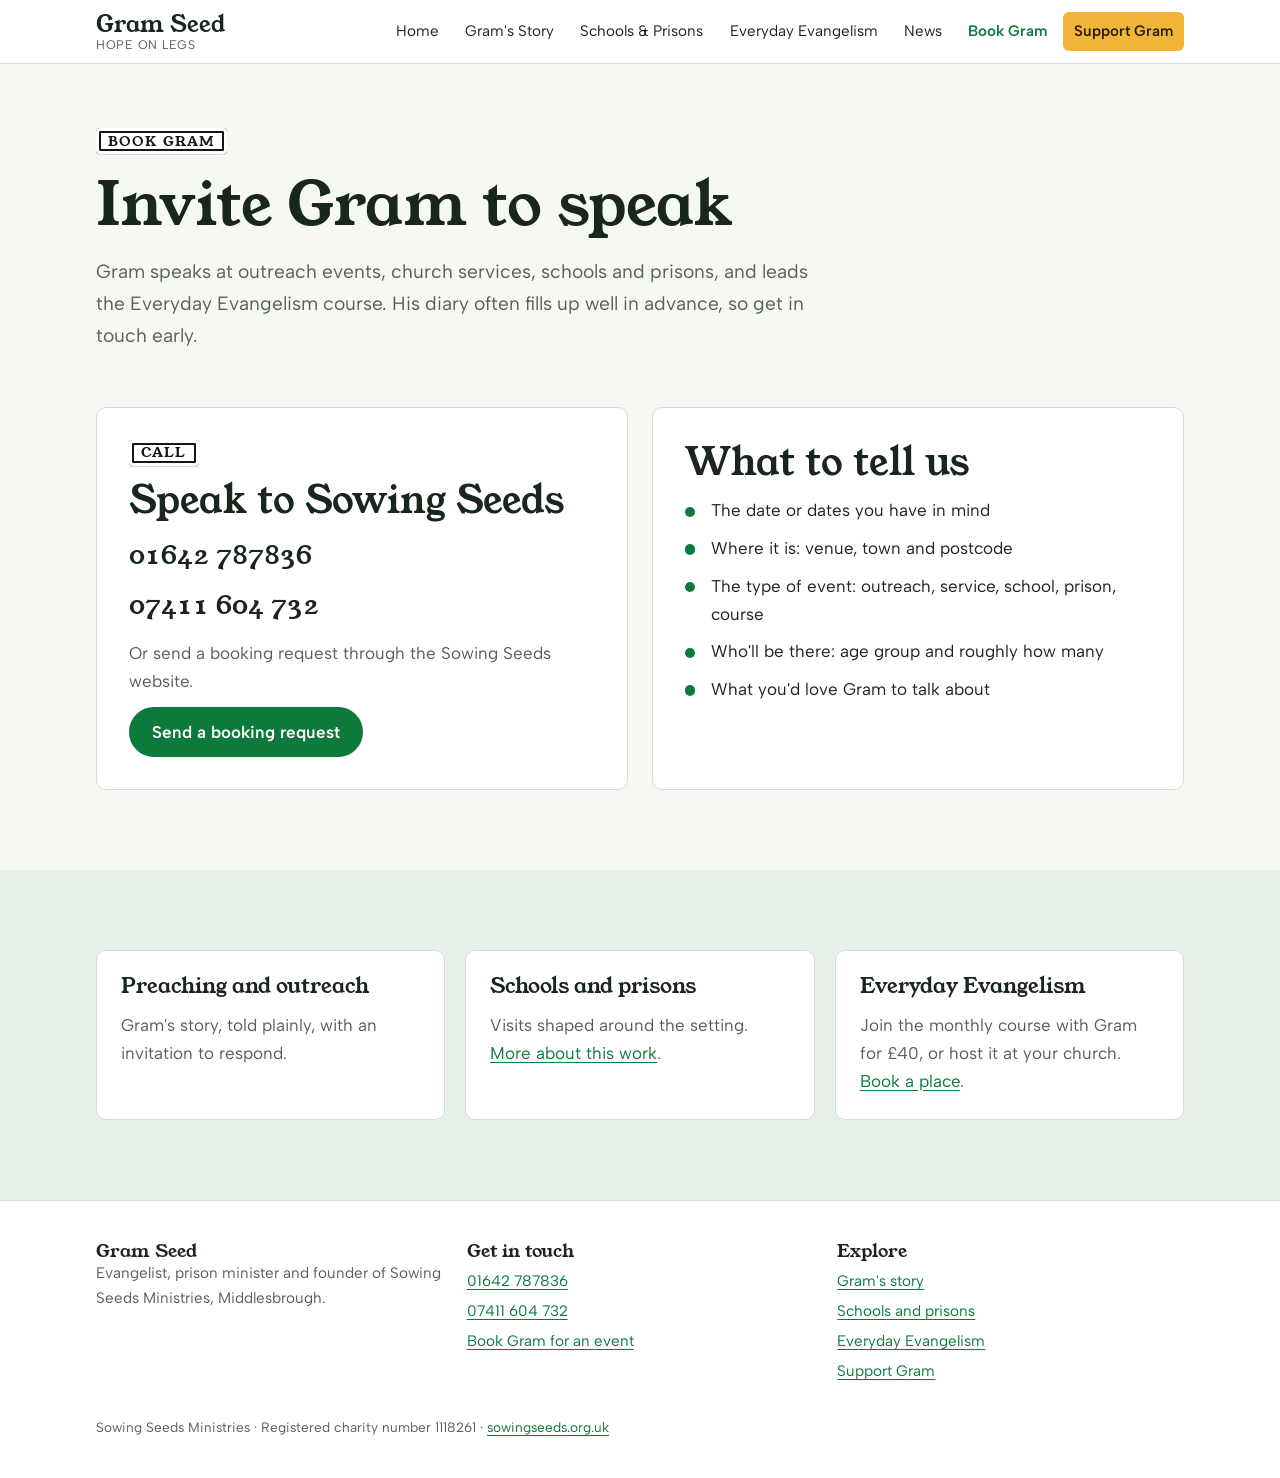
==== book.html @ 20d6b8d0 "Add files via upload" ====
<!doctype html>
<html lang="en-GB">
<head>
<meta charset="utf-8">
<meta name="viewport" content="width=device-width, initial-scale=1, viewport-fit=cover">
<title>Book Gram · Gram Seed</title>
<link rel="preconnect" href="https://fonts.googleapis.com"><link rel="preconnect" href="https://fonts.gstatic.com" crossorigin><link rel="stylesheet" href="https://fonts.googleapis.com/css2?family=Albert+Sans:wght@400;600;700&family=Young+Serif&display=swap">
<link rel="stylesheet" href="styles.css">
</head>
<body>
<header class="site-header">
  <div class="wrap header-row" style="position:relative">
    <a class="brand" href="index.html"><strong>Gram Seed</strong><span>Hope on legs</span></a>
    <nav class="nav-desktop" aria-label="Main"><ul><li><a href="index.html">Home</a></li><li><a href="story.html">Gram's Story</a></li><li><a href="ministry.html">Schools &amp; Prisons</a></li><li><a href="course.html">Everyday Evangelism</a></li><li><a href="news.html">News</a></li><li><a href="book.html" aria-current="page">Book Gram</a></li><li><a class="nav-give" href="donate.html">Support Gram</a></li></ul></nav>
    <details class="nav-mobile"><summary>Menu</summary><nav aria-label="Main (mobile)"><ul><li><a href="index.html">Home</a></li><li><a href="story.html">Gram's Story</a></li><li><a href="ministry.html">Schools &amp; Prisons</a></li><li><a href="course.html">Everyday Evangelism</a></li><li><a href="news.html">News</a></li><li><a href="book.html" aria-current="page">Book Gram</a></li><li><a class="nav-give" href="donate.html">Support Gram</a></li></ul></nav></details>
  </div>
</header>
<main>

<div class="wrap page-hero">
  <span class="sign">Book Gram</span>
  <h1>Invite Gram to speak</h1>
  <p class="lead">Gram speaks at outreach events, church services, schools and prisons, and leads the Everyday Evangelism course. His diary often fills up well in advance, so get in touch early.</p>
</div>

<section class="section" style="padding-top:1rem">
  <div class="wrap grid-2">
    <div class="card" style="padding:2rem">
      <span class="sign">Call</span>
      <h2>Speak to Sowing Seeds</h2>
      <div class="stack" style="gap:.5rem">
        <a class="phone" href="tel:01642787836">01642 787836</a>
        <a class="phone" href="tel:07411604732">07411 604 732</a>
      </div>
      <p class="muted">Or send a booking request through the Sowing Seeds website.</p>
      <div><a class="btn" href="https://sowingseeds.org.uk/book-gram">Send a booking request</a></div>
    </div>
    <div class="card" style="padding:2rem">
      <h2>What to tell us</h2>
      <ul class="ticks">
        <li>The date or dates you have in mind</li>
        <li>Where it is: venue, town and postcode</li>
        <li>The type of event: outreach, service, school, prison, course</li>
        <li>Who'll be there: age group and roughly how many</li>
        <li>What you'd love Gram to talk about</li>
      </ul>
    </div>
  </div>
</section>

<section class="section band">
  <div class="wrap grid-3">
    <article class="card"><h3>Preaching and outreach</h3><p class="muted">Gram's story, told plainly, with an invitation to respond.</p></article>
    <article class="card"><h3>Schools and prisons</h3><p class="muted">Visits shaped around the setting. <a href="ministry.html">More about this work</a>.</p></article>
    <article class="card"><h3>Everyday Evangelism</h3><p class="muted">Join the monthly course with Gram for £40, or host it at your church. <a href="course.html#book">Book a place</a>.</p></article>
  </div>
</section>

</main>
<footer class="site-footer">
  <div class="wrap">
    <div class="footer-grid">
      <div>
        <h3>Gram Seed</h3>
        <p class="muted">Evangelist, prison minister and founder of Sowing Seeds Ministries, Middlesbrough.</p>
      </div>
      <div>
        <h3>Get in touch</h3>
        <ul>
          <li><a href="tel:01642787836">01642 787836</a></li>
          <li><a href="tel:07411604732">07411 604 732</a></li>
          <li><a href="book.html">Book Gram for an event</a></li>
        </ul>
      </div>
      <div>
        <h3>Explore</h3>
        <ul>
          <li><a href="story.html">Gram's story</a></li>
          <li><a href="ministry.html">Schools and prisons</a></li>
          <li><a href="course.html">Everyday Evangelism</a></li>
          <li><a href="donate.html">Support Gram</a></li>
        </ul>
      </div>
    </div>
    <p class="fineprint">Sowing Seeds Ministries · Registered charity number 1118261 · <a href="https://sowingseeds.org.uk/">sowingseeds.org.uk</a></p>
  </div>
</footer>
</body>
</html>
---- styles.css ----
/* Layout: one calm column (72rem max) with full-bleed tinted bands between sections; street-sign labels echo the Hope Street photo. */
:root {
  --bg: #f6f8f3;
  --surface: #ffffff;
  --band: #e6f0e7;
  --ink: #18261d;
  --muted: #536257;
  --line: #d3ddd4;
  --green: #0b7a3b;
  --green-ink: #ffffff;
  --sun: #f2b53a;
  --sun-ink: #2a1f05;
  --sign-bg: #ffffff;
  --sign-ink: #151515;
  --display: "Young Serif", Georgia, "Times New Roman", serif;
  --body: "Albert Sans", "Segoe UI", system-ui, -apple-system, sans-serif;
  --radius: 10px;
  color-scheme: light;
}
@media (prefers-color-scheme: dark) {
  :root:not([data-theme="light"]) {
    --bg: #0f1712; --surface: #17221b; --band: #1b2b21; --ink: #ecf2ed; --muted: #a6b6ab;
    --line: #2c3d32; --green: #5fcb88; --green-ink: #0b1a10; --sun: #f5c25b; --sun-ink: #231903;
    --sign-bg: #f4f4f0; --sign-ink: #151515; color-scheme: dark;
  }
}
:root[data-theme="dark"] {
  --bg: #0f1712; --surface: #17221b; --band: #1b2b21; --ink: #ecf2ed; --muted: #a6b6ab;
  --line: #2c3d32; --green: #5fcb88; --green-ink: #0b1a10; --sun: #f5c25b; --sun-ink: #231903;
  --sign-bg: #f4f4f0; --sign-ink: #151515; color-scheme: dark;
}

*, *::before, *::after { box-sizing: border-box; }
html { -webkit-text-size-adjust: 100%; }
body {
  margin: 0; background: var(--bg); color: var(--ink);
  font-family: var(--body); font-size: 1.0625rem; line-height: 1.65;
}
img { max-width: 100%; height: auto; display: block; }
[hidden] { display: none !important; }
a { color: var(--green); text-underline-offset: 3px; }
a:focus-visible, button:focus-visible, summary:focus-visible { outline: 3px solid var(--sun); outline-offset: 3px; border-radius: 4px; }

h1, h2, h3 { font-family: var(--display); font-weight: 400; line-height: 1.15; text-wrap: balance; margin: 0; }
h1 { font-size: clamp(2.3rem, 6vw, 3.8rem); }
h2 { font-size: clamp(1.7rem, 3.6vw, 2.4rem); }
h3 { font-size: 1.3rem; }
p { margin: 0; }
.prose { max-width: 65ch; display: grid; gap: 1rem; }
.lead { font-size: 1.2rem; color: var(--muted); max-width: 60ch; }
.muted { color: var(--muted); }

.wrap { max-width: 72rem; margin-inline: auto; padding-inline: clamp(16px, 4vw, 32px); }
.section { padding-block: clamp(3rem, 7vw, 5rem); }
.band { background: var(--band); }
.stack { display: grid; gap: 1.25rem; }

/* Street sign label */
.sign {
  display: inline-block; justify-self: start; background: var(--sign-bg); color: var(--sign-ink);
  font-family: var(--display); text-transform: uppercase; letter-spacing: .08em; font-size: .85rem;
  padding: .3em .9em; border-radius: 4px; line-height: 1.3;
  box-shadow: inset 0 0 0 3px var(--sign-bg), inset 0 0 0 5px var(--sign-ink), 0 1px 0 var(--line);
}

/* Header */
.site-header {
  position: sticky; top: env(safe-area-inset-top, 0px); z-index: 10;
  background: var(--surface); border-bottom: 1px solid var(--line);
}
.header-row { display: flex; align-items: center; justify-content: space-between; gap: 1rem; padding-block: .75rem; }
.brand { text-decoration: none; color: var(--ink); display: grid; line-height: 1.1; }
.brand strong { font-family: var(--display); font-weight: 400; font-size: 1.45rem; }
.brand span { font-size: .78rem; color: var(--muted); letter-spacing: .06em; text-transform: uppercase; }
.nav-desktop ul { display: flex; gap: .25rem; list-style: none; margin: 0; padding: 0; flex-wrap: wrap; align-items: center; }
.nav-desktop a, .nav-mobile a {
  display: block; text-decoration: none; color: var(--ink); padding: .45rem .7rem; border-radius: 6px; font-size: .95rem;
}
.nav-desktop a:hover, .nav-mobile a:hover { background: var(--band); }
.nav-desktop a[aria-current="page"], .nav-mobile a[aria-current="page"] { color: var(--green); font-weight: 600; }
.nav-desktop a.nav-give, .nav-mobile a.nav-give { background: var(--sun); color: var(--sun-ink); font-weight: 600; }
.nav-mobile { display: none; }
.nav-mobile summary { list-style: none; cursor: pointer; padding: .45rem .9rem; border: 1px solid var(--line); border-radius: 6px; font-weight: 600; }
.nav-mobile summary::-webkit-details-marker { display: none; }
.nav-mobile ul { list-style: none; margin: 0; padding: .5rem; position: absolute; right: 16px; top: 100%; background: var(--surface); border: 1px solid var(--line); border-radius: var(--radius); min-width: 14rem; box-shadow: 0 10px 30px rgb(0 0 0 / .12); }
@media (max-width: 900px) {
  .nav-desktop { display: none; }
  .nav-mobile { display: block; }
}

/* Buttons */
.actions { display: flex; flex-wrap: wrap; gap: .75rem; }
.btn {
  display: inline-block; text-decoration: none; font-weight: 600; padding: .8rem 1.3rem; border-radius: 999px;
  background: var(--green); color: var(--green-ink); border: 2px solid var(--green); line-height: 1.2;
}
.btn:hover { filter: brightness(1.08); }
.btn.ghost { background: transparent; color: var(--green); }
.btn.sun { background: var(--sun); border-color: var(--sun); color: var(--sun-ink); }

/* Hero */
.hero { display: grid; grid-template-columns: 1.2fr .8fr; gap: clamp(2rem, 5vw, 4rem); align-items: center; padding-block: clamp(2.5rem, 6vw, 4.5rem); }
.hero > * { min-width: 0; }
.hero figure { margin: 0; display: grid; gap: .5rem; }
.hero img { border-radius: var(--radius); width: 100%; aspect-ratio: 1; object-fit: cover; }
.hero figcaption { font-size: .9rem; color: var(--muted); }
.page-hero { padding-block: clamp(2.5rem, 6vw, 4rem) clamp(1.5rem, 4vw, 2.5rem); display: grid; gap: 1rem; }
@media (max-width: 760px) { .hero { grid-template-columns: 1fr; } .hero figure { max-width: 26rem; } }

/* Cards */
.grid-3 { display: grid; grid-template-columns: repeat(auto-fit, minmax(16rem, 1fr)); gap: 1.25rem; }
.grid-2 { display: grid; grid-template-columns: repeat(auto-fit, minmax(20rem, 1fr)); gap: 1.5rem; }
.grid-2 > *, .grid-3 > * { min-width: 0; }
.card {
  background: var(--surface); border: 1px solid var(--line); border-radius: var(--radius);
  padding: 1.5rem; display: grid; gap: .75rem; align-content: start;
}
.card a.more { font-weight: 600; text-decoration: none; }
.card a.more::after { content: " →"; }

/* Quotes */
.pull { font-family: var(--display); font-size: clamp(1.5rem, 3.4vw, 2.2rem); line-height: 1.3; max-width: 30ch; text-wrap: balance; margin: 0; }
.pull-cite { color: var(--muted); font-size: .95rem; }
blockquote.testimony { margin: 0; display: grid; gap: 1rem; max-width: 60ch; }
blockquote.testimony p { font-size: 1.15rem; }
.testimony-lines p { font-family: var(--display); font-size: clamp(1.3rem, 2.6vw, 1.7rem); line-height: 1.35; }

/* Timeline */
.timeline { list-style: none; margin: 0; padding: 0; display: grid; gap: 0; max-width: 52rem; }
.timeline li { display: grid; grid-template-columns: 8.5rem 1fr; gap: 1.5rem; padding-block: 1.4rem; border-top: 1px solid var(--line); }
.timeline li > * { min-width: 0; }
.timeline .when { font-family: var(--display); color: var(--green); font-size: 1.15rem; font-variant-numeric: tabular-nums; }
.timeline h3 { margin-bottom: .35rem; }
.timeline li.turn { background: var(--band); border-radius: var(--radius); border-top-color: transparent; padding-inline: 1rem; margin-inline: -1rem; }
@media (max-width: 600px) { .timeline li { grid-template-columns: 1fr; gap: .25rem; } }

/* Sessions */
.sessions { list-style: none; margin: 0; padding: 0; display: grid; gap: 1.25rem; counter-reset: s; }
.session { display: grid; grid-template-columns: 4rem 1fr; gap: 1.25rem; background: var(--surface); border: 1px solid var(--line); border-radius: var(--radius); padding: 1.5rem; }
.session > * { min-width: 0; }
.session .num { font-family: var(--display); font-size: 2.6rem; color: var(--green); line-height: 1; }
.session .ref { font-size: .85rem; letter-spacing: .06em; text-transform: uppercase; color: var(--muted); }
.session ul { margin: .5rem 0 0; padding-left: 1.2rem; display: grid; gap: .25rem; }
.session .practice { margin-top: .75rem; padding: .75rem 1rem; background: var(--band); border-radius: 8px; font-size: .97rem; }
@media (max-width: 560px) { .session { grid-template-columns: 1fr; gap: .5rem; } }

.tools { list-style: none; margin: 0; padding: 0; display: grid; grid-template-columns: repeat(auto-fit, minmax(13rem, 1fr)); gap: 1rem; }
.tools li { background: var(--surface); border: 1px solid var(--line); border-radius: var(--radius); padding: 1.1rem 1.25rem; display: grid; gap: .35rem; align-content: start; }
.tools strong { font-family: var(--display); font-weight: 400; font-size: 1.15rem; }

/* Lists */
.ticks { list-style: none; padding: 0; margin: 0; display: grid; gap: .6rem; }
.ticks li { padding-left: 1.6rem; position: relative; }
.ticks li::before { content: ""; position: absolute; left: 0; top: .6em; width: .65rem; height: .65rem; border-radius: 50%; background: var(--green); }

/* Contact + placeholders */
.phone { font-family: var(--display); font-size: 1.6rem; font-variant-numeric: tabular-nums; user-select: all; color: var(--ink); text-decoration: none; }
.details { display: grid; grid-template-columns: max-content 1fr; gap: .4rem 1.25rem; margin: 0; }
.details dt { color: var(--muted); }
.details dd { margin: 0; font-variant-numeric: tabular-nums; }
.todo { background: var(--sun); color: var(--sun-ink); padding: .05rem .45rem; border-radius: 4px; font-size: .9rem; font-weight: 600; }
.note { font-size: .92rem; color: var(--muted); }

/* CTA band */
.cta { display: grid; grid-template-columns: 1fr auto; gap: 1.5rem; align-items: center; }
.cta > * { min-width: 0; }
@media (max-width: 700px) { .cta { grid-template-columns: 1fr; } }

/* Article */
.article { max-width: 65ch; display: grid; gap: 1.1rem; }
.article h2 { font-size: 1.6rem; margin-top: 1rem; }
.credit { border-left: 3px solid var(--green); padding: .25rem 0 .25rem 1rem; color: var(--muted); font-size: .97rem; }

/* Footer */
.site-footer { background: var(--surface); border-top: 1px solid var(--line); padding-block: 2.5rem; font-size: .95rem; }
.footer-grid { display: grid; grid-template-columns: repeat(auto-fit, minmax(14rem, 1fr)); gap: 1.5rem; }
.footer-grid ul { list-style: none; padding: 0; margin: .5rem 0 0; display: grid; gap: .3rem; }
.footer-grid h3 { font-size: 1.1rem; }
.fineprint { margin-top: 2rem; color: var(--muted); font-size: .85rem; }

@media (prefers-reduced-motion: no-preference) {
  .hero > * { animation: rise .6s ease-out both; }
  .hero figure { animation-delay: .12s; }
  @keyframes rise { from { transform: translateY(10px); } to { transform: none; } }
}

/* Course booking */
.btn.big { font-size: 1.1rem; padding: 1rem 1.7rem; box-shadow: 0 6px 18px rgb(0 0 0 / .12); }
.price-row { display: flex; flex-wrap: wrap; align-items: center; gap: .75rem 1.25rem; }
.price { font-family: var(--display); font-size: 3rem; line-height: 1; color: var(--ink); font-variant-numeric: tabular-nums; }
.price span { font-family: var(--body); font-size: 1rem; color: var(--muted); }
.steps { margin: 0; padding-left: 1.3rem; display: grid; gap: .5rem; max-width: 60ch; }

/* Top banner */
.top-banner {
  display: flex; flex-wrap: wrap; justify-content: center; align-items: center; gap: .25rem 1rem;
  background: var(--green); color: var(--green-ink); text-decoration: none; text-align: center;
  padding: .7rem 16px; font-weight: 600; font-size: 1rem;
}
.top-banner .tb-cta { background: var(--sun); color: var(--sun-ink); padding: .2rem .75rem; border-radius: 999px; font-size: .92rem; }
.top-banner:hover .tb-cta { filter: brightness(1.06); }

/* Video card */
.video-card { position: relative; display: block; border-radius: var(--radius); overflow: hidden; aspect-ratio: 16 / 9; max-width: 100%; background: var(--ink); text-decoration: none; }
.video-card img { width: 100%; height: 100%; object-fit: cover; opacity: .9; transition: opacity .2s; }
.video-card:hover img { opacity: 1; }
.video-play { position: absolute; left: 50%; top: 50%; width: 4.5rem; height: 4.5rem; margin: -2.25rem 0 0 -2.25rem; border-radius: 50%; background: var(--sun); box-shadow: 0 8px 24px rgb(0 0 0 / .35); }
.video-play::after { content: ""; position: absolute; left: 55%; top: 50%; transform: translate(-50%, -50%); border-style: solid; border-width: .8rem 0 .8rem 1.3rem; border-color: transparent transparent transparent var(--sun-ink); }
.video-label { position: absolute; left: 0; right: 0; bottom: 0; padding: .7rem 1rem; color: #fff; background: linear-gradient(transparent, rgb(0 0 0 / .7)); font-weight: 600; font-size: .95rem; }

/* YouTube embed (download version) */
.video-embed { position: relative; aspect-ratio: 16 / 9; max-width: 100%; border-radius: var(--radius); overflow: hidden; background: var(--ink); }
.video-embed iframe { position: absolute; inset: 0; width: 100%; height: 100%; border: 0; }
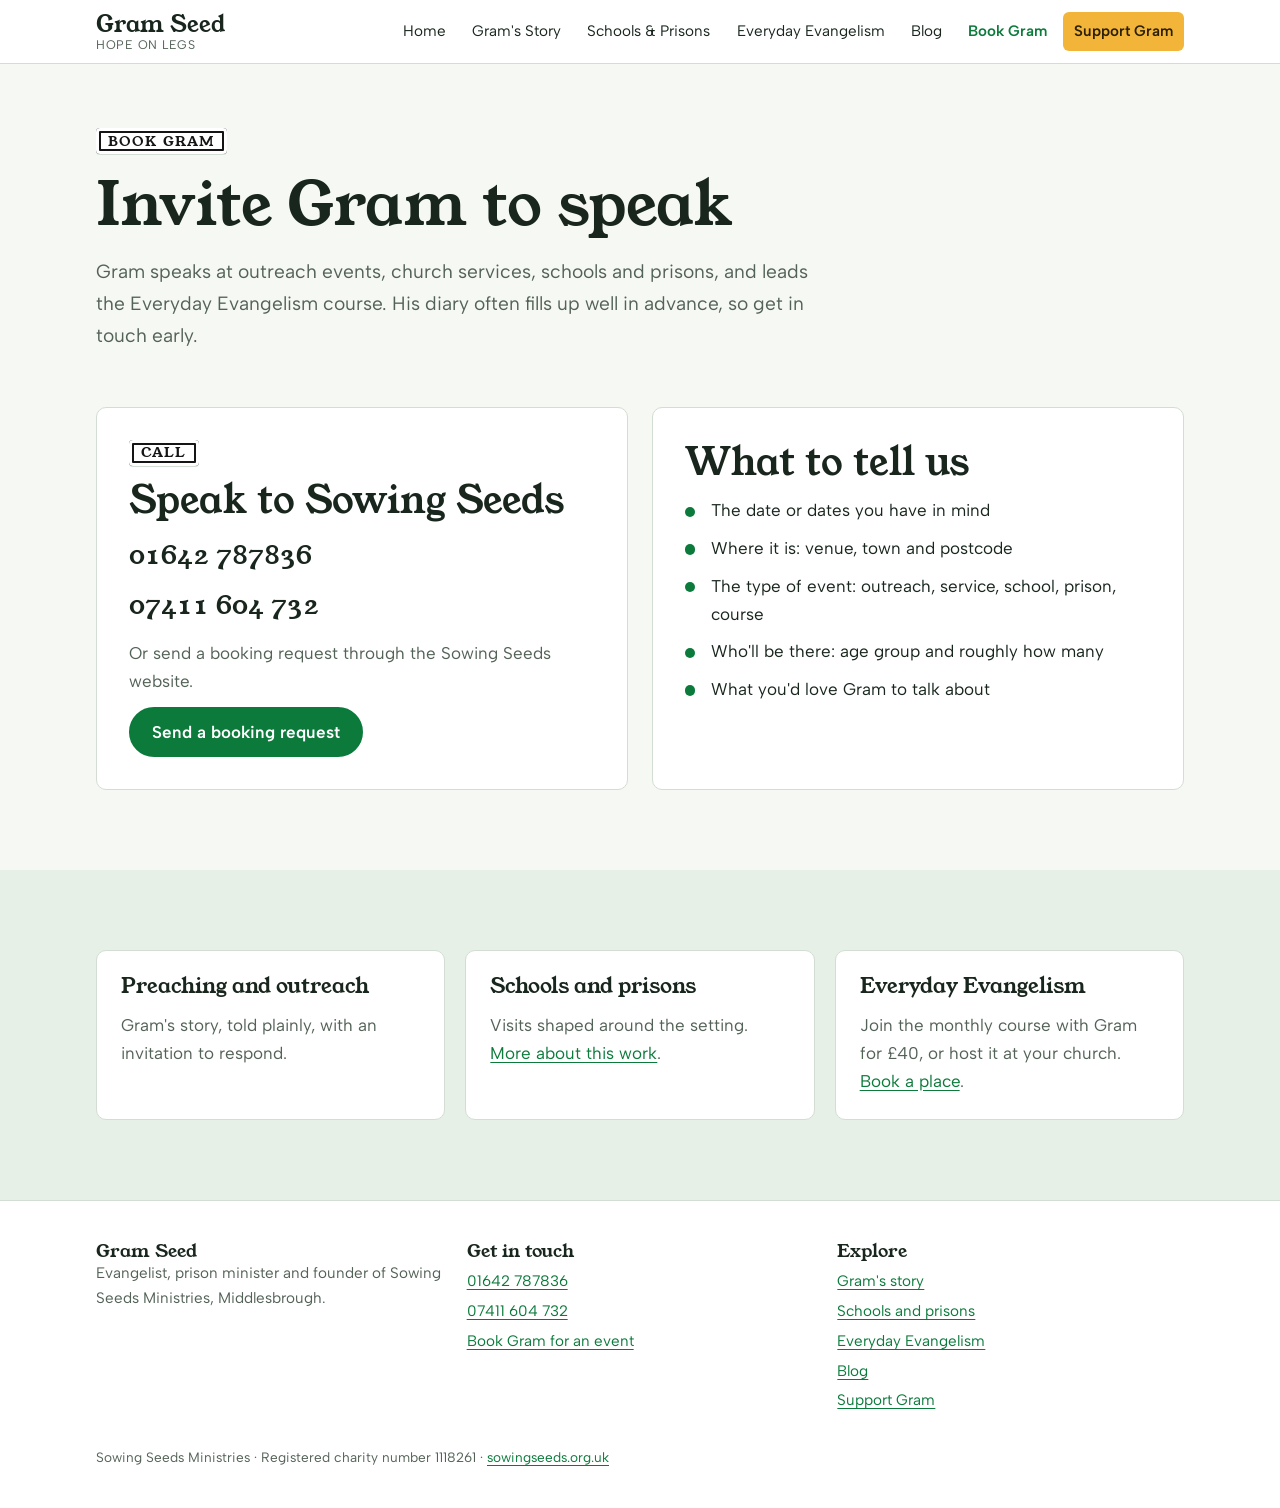
==== commit 3cfff152: "Add files via upload" ====
--- a/book.html
+++ b/book.html
@@ -11,8 +11,8 @@
 <header class="site-header">
   <div class="wrap header-row" style="position:relative">
     <a class="brand" href="index.html"><strong>Gram Seed</strong><span>Hope on legs</span></a>
-    <nav class="nav-desktop" aria-label="Main"><ul><li><a href="index.html">Home</a></li><li><a href="story.html">Gram's Story</a></li><li><a href="ministry.html">Schools &amp; Prisons</a></li><li><a href="course.html">Everyday Evangelism</a></li><li><a href="news.html">News</a></li><li><a href="book.html" aria-current="page">Book Gram</a></li><li><a class="nav-give" href="donate.html">Support Gram</a></li></ul></nav>
-    <details class="nav-mobile"><summary>Menu</summary><nav aria-label="Main (mobile)"><ul><li><a href="index.html">Home</a></li><li><a href="story.html">Gram's Story</a></li><li><a href="ministry.html">Schools &amp; Prisons</a></li><li><a href="course.html">Everyday Evangelism</a></li><li><a href="news.html">News</a></li><li><a href="book.html" aria-current="page">Book Gram</a></li><li><a class="nav-give" href="donate.html">Support Gram</a></li></ul></nav></details>
+    <nav class="nav-desktop" aria-label="Main"><ul><li><a href="index.html">Home</a></li><li><a href="story.html">Gram's Story</a></li><li><a href="ministry.html">Schools &amp; Prisons</a></li><li><a href="course.html">Everyday Evangelism</a></li><li><a href="blog.html">Blog</a></li><li><a href="book.html" aria-current="page">Book Gram</a></li><li><a class="nav-give" href="donate.html">Support Gram</a></li></ul></nav>
+    <details class="nav-mobile"><summary>Menu</summary><nav aria-label="Main (mobile)"><ul><li><a href="index.html">Home</a></li><li><a href="story.html">Gram's Story</a></li><li><a href="ministry.html">Schools &amp; Prisons</a></li><li><a href="course.html">Everyday Evangelism</a></li><li><a href="blog.html">Blog</a></li><li><a href="book.html" aria-current="page">Book Gram</a></li><li><a class="nav-give" href="donate.html">Support Gram</a></li></ul></nav></details>
   </div>
 </header>
 <main>
@@ -78,6 +78,7 @@
           <li><a href="story.html">Gram's story</a></li>
           <li><a href="ministry.html">Schools and prisons</a></li>
           <li><a href="course.html">Everyday Evangelism</a></li>
+          <li><a href="blog.html">Blog</a></li>
           <li><a href="donate.html">Support Gram</a></li>
         </ul>
       </div>
--- a/styles.css
+++ b/styles.css
@@ -208,6 +208,25 @@
 .video-play::after { content: ""; position: absolute; left: 55%; top: 50%; transform: translate(-50%, -50%); border-style: solid; border-width: .8rem 0 .8rem 1.3rem; border-color: transparent transparent transparent var(--sun-ink); }
 .video-label { position: absolute; left: 0; right: 0; bottom: 0; padding: .7rem 1rem; color: #fff; background: linear-gradient(transparent, rgb(0 0 0 / .7)); font-weight: 600; font-size: .95rem; }
 
+/* Blog */
+.post-list { display: grid; gap: 1.25rem; max-width: 52rem; }
+.post-card { background: var(--surface); border: 1px solid var(--line); border-radius: var(--radius); padding: 1.75rem; display: grid; gap: .7rem; }
+.post-card h2 { font-size: clamp(1.5rem, 3vw, 2rem); }
+.post-card h2 a { color: var(--ink); text-decoration: none; }
+.post-card h2 a:hover { color: var(--green); }
+.post-card a.more { font-weight: 600; text-decoration: none; }
+.post-card a.more::after { content: " →"; }
+.post-meta { display: flex; flex-wrap: wrap; align-items: center; gap: .5rem 1rem; color: var(--muted); font-size: .92rem; }
+.post-by { font-size: .92rem; color: var(--muted); font-style: italic; }
+.post-hero { max-width: 52rem; }
+.back { font-weight: 600; text-decoration: none; font-size: .95rem; }
+.byline { color: var(--muted); font-size: .95rem; border-top: 1px solid var(--line); padding-top: .9rem; }
+.article { font-size: 1.1rem; }
+.article h2 { margin-top: 1.5rem; }
+.dropcap::first-letter { font-family: var(--display); float: left; font-size: 3.6em; line-height: .85; padding: .08em .1em 0 0; color: var(--green); }
+.article-pull { margin: .75rem 0; padding: 1.25rem 1.5rem; background: var(--band); border-radius: var(--radius); }
+.article-pull p { font-family: var(--display); font-size: clamp(1.3rem, 2.8vw, 1.7rem); line-height: 1.35; }
+
 /* YouTube embed (download version) */
 .video-embed { position: relative; aspect-ratio: 16 / 9; max-width: 100%; border-radius: var(--radius); overflow: hidden; background: var(--ink); }
 .video-embed iframe { position: absolute; inset: 0; width: 100%; height: 100%; border: 0; }
